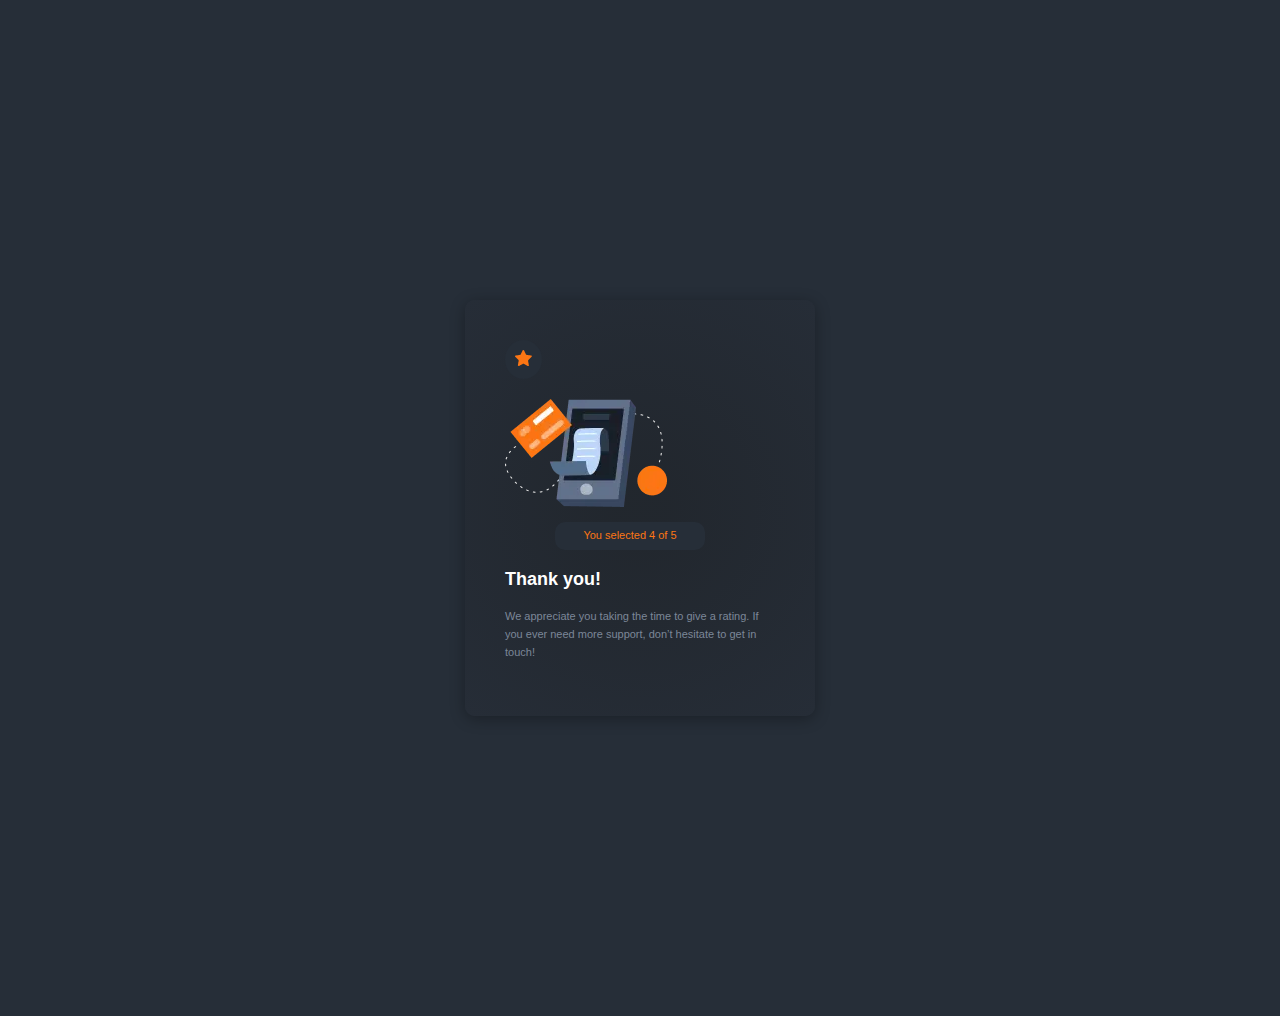
==== thanks.html @ 61a52fd8 "first commit" ====
<!DOCTYPE html>
<html lang="en">
  <head>
    <meta charset="UTF-8" />
    <meta http-equiv="X-UA-Compatible" content="IE=edge" />
    <meta name="viewport" content="width=device-width, initial-scale=1.0" />
    <title>Thank You</title>
    <link rel="stylesheet" href="styles.css" />
  </head>
  <body>
    <div class="container">
      <button class="rating">
        <img src="images/Star.png" alt="rating icon" />
      </button>
      <!-- <div> -->
      <picture>
        <source srcset="/images/thanks.webp" type="image/webp" />
        <source srcset="/images/thanks.png" type="image/png" />
        <img
          src="images/thanks.png"
          class="rating-img"
          alt="thank you for rating us"
        />
      </picture>
      <!-- </div> -->

      <p class="text-1">You selected 4 of 5</p>
      <h3 class="heading">Thank you!</h3>
      <p class="text">
        We appreciate you taking the time to give a rating. If you ever need
        more support, don’t hesitate to get in touch!
      </p>
    </div>
  </body>
</html>
---- styles.css ----
* {
  margin: 0;
  padding: 0;
}

*,
*::before,
*::after {
  box-sizing: inherit;
}

html {
  box-sizing: border-box;
  font-size: 62.5%;
}

:root {
  --color-primary: #fc7614;
  --color-secondary: #262e38;
  --color-white: #ffffff;
  --color-black: #131518;
  --color-light-grey: #969fad;
  --color-medium-grey: #7c8798;
  --box-shadow-1: 0 3px 15px rgba(0, 0, 0, 0.3);
  --color-gradient: radial-gradient(
    circle,
    rgba(30, 33, 37, 0.541) 10%,
    rgba(38, 45, 55, 1) 100%
  );
}

.light-mode {
  --color-primary: #228be6;
  --color-secondary: #ffe3e3;
  --color-white: #191d2b;
  --color-black: #000;
  --color-light-grey: #868e96;
  --color-medium-grey: #6c7983;
  --color-gradient: linear-gradient(to right bottom, #6c7983, #191d2b);
}

body {
  display: flex;
  align-items: center;
  justify-content: center;
  margin: 30rem auto;
  background-color: var(--color-secondary);
  font-size: 1.1rem;

  font-family: "Open Sans", sans-serif;
  font-weight: 400;
  line-height: 1.6;
  color: var(--color-white);
  overflow: hidden;
}

.container {
  /* border: 1px solid var(--color-black); */
  width: 35rem;
  background: var(--color-gradient);
  padding: 4rem;
  border-radius: 10px;
  box-shadow: var(--box-shadow-1);
}

.rating {
  background-color: var(--color-secondary);
  border: none;
  border-radius: 50%;
  padding: 1rem;
  margin-bottom: 2rem;
}

.heading {
  font-size: 1.8rem;
  margin-bottom: 1.5rem;
}

.text {
  color: var(--color-medium-grey);
  margin-bottom: 1.5rem;
}
.text-1 {
  display: flex;
  align-items: center;
  justify-content: center;
  margin-left: 5rem;
  color: var(--color-primary);
  border-radius: 10px;
  width: 15rem;
  padding: 0.5rem;
  background-color: var(--color-secondary);
  margin-bottom: 1.5rem;
}

.rating-buttons {
  display: flex;
  justify-content: space-between;
}

.rating-btn {
  background-color: var(--color-secondary);
  color: var(--color-medium-grey);
  border: none;
  border-radius: 50%;
  padding: 1rem;
  margin-bottom: 1.5rem;
  transition: all 0.2s ease-in;
}

.rating-btn:hover {
  background-color: var(--color-primary);
  color: var(--color-white);
}

.rating-img {
  display: flex;
  align-items: center;
  justify-content: center;
  margin-bottom: 1.5rem;
  /* margin-left: 5rem; */

  /* width: 4rem;
  height: 4rem; */
}

.active-btn {
  background-color: var(--color-light-grey);
  color: var(--color-white);

  transition: all 0.4s ease-in-out;
}

.submit {
  border: none;
  background-color: var(--color-primary);
  color: var(--color-white);
  text-transform: uppercase;
  width: 100%;
  padding: 1rem;
  margin-top: 0.5rem;
  border-radius: 10px;
  transition: all 0.2s ease-in;
  cursor: pointer;
}
.submit:hover {
  background-color: var(--color-white);
  color: var(--color-primary);
}

.theme-btn {
  top: 5%;
  right: 3%;
  width: 70px;
  height: 70px;
  border-radius: 50%;
  background-color: var(--color-grey-4);
  cursor: pointer;
  position: fixed;
  display: flex;
  align-items: center;
  justify-content: center;
  box-shadow: 0 3px 15px rgba(0, 0, 0, 0.3);
  transition: all 0.1s ease-in-out;
}

.theme-btn:active {
  transform: translateY(-3px);
}

i {
  font-size: 1.2rem;
  color: var(--color-grey-2);
  pointer-events: none;
}
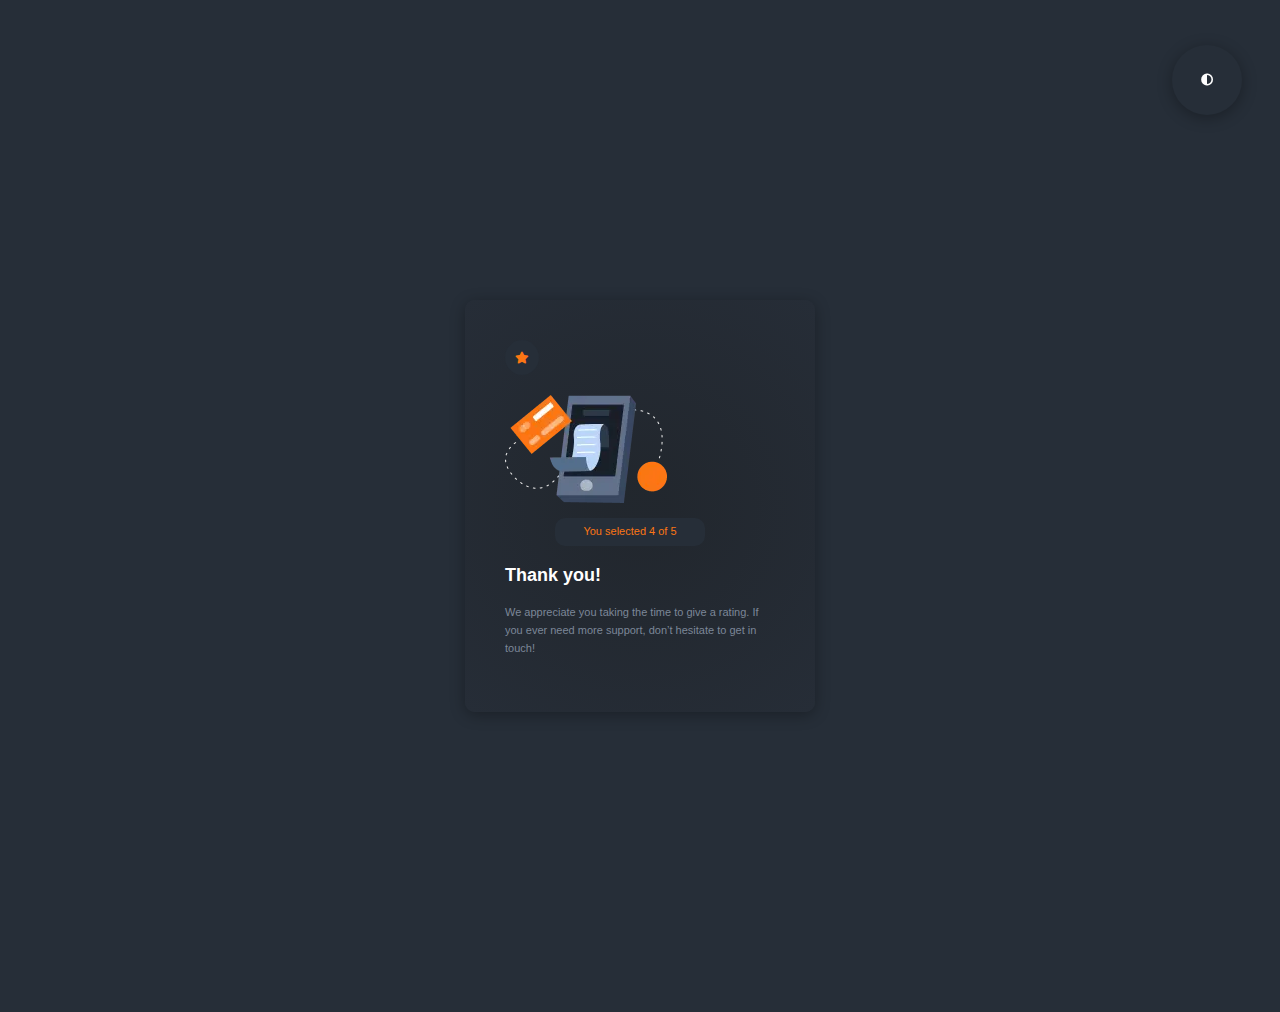
==== commit 816300d8: "first commit" ====
--- a/thanks.html
+++ b/thanks.html
@@ -6,13 +6,19 @@
     <meta name="viewport" content="width=device-width, initial-scale=1.0" />
     <title>Thank You</title>
     <link rel="stylesheet" href="styles.css" />
+    <link
+      rel="stylesheet"
+      href="https://cdnjs.cloudflare.com/ajax/libs/font-awesome/5.15.4/css/all.min.css"
+      integrity="sha512-1ycn6IcaQQ40/MKBW2W4Rhis/DbILU74C1vSrLJxCq57o941Ym01SwNsOMqvEBFlcgUa6xLiPY/NS5R+E6ztJQ=="
+      crossorigin="anonymous"
+      referrerpolicy="no-referrer"
+    />
   </head>
   <body>
     <div class="container">
       <button class="rating">
-        <img src="images/Star.png" alt="rating icon" />
+        <i class="fa fa-star"></i>
       </button>
-      <!-- <div> -->
       <picture>
         <source srcset="/images/thanks.webp" type="image/webp" />
         <source srcset="/images/thanks.png" type="image/png" />
@@ -22,8 +28,6 @@
           alt="thank you for rating us"
         />
       </picture>
-      <!-- </div> -->
-
       <p class="text-1">You selected 4 of 5</p>
       <h3 class="heading">Thank you!</h3>
       <p class="text">
@@ -31,5 +35,10 @@
         more support, don’t hesitate to get in touch!
       </p>
     </div>
+    <div class="theme-btn">
+      <i class="fas fa-adjust"></i>
+    </div>
+
+    <script src="app.js"></script>
   </body>
 </html>
--- a/styles.css
+++ b/styles.css
@@ -34,9 +34,9 @@
   --color-secondary: #ffe3e3;
   --color-white: #191d2b;
   --color-black: #000;
-  --color-light-grey: #868e96;
-  --color-medium-grey: #6c7983;
-  --color-gradient: linear-gradient(to right bottom, #6c7983, #191d2b);
+  --color-light-grey: #dee2e6;
+  --color-medium-grey: #adb5bd;
+  --color-gradient: radial-gradient(circle, #fff5f5, #fff0f6);
 }
 
 body {
@@ -69,6 +69,12 @@
   border-radius: 50%;
   padding: 1rem;
   margin-bottom: 2rem;
+}
+
+.fa-star {
+  font-size: 1.2rem;
+  color: var(--color-primary);
+  pointer-events: none;
 }
 
 .heading {
@@ -164,12 +170,8 @@
   transition: all 0.1s ease-in-out;
 }
 
-.theme-btn:active {
-  transform: translateY(-3px);
-}
-
-i {
+.fa-adjust {
   font-size: 1.2rem;
-  color: var(--color-grey-2);
+  color: var(--color-white);
   pointer-events: none;
 }
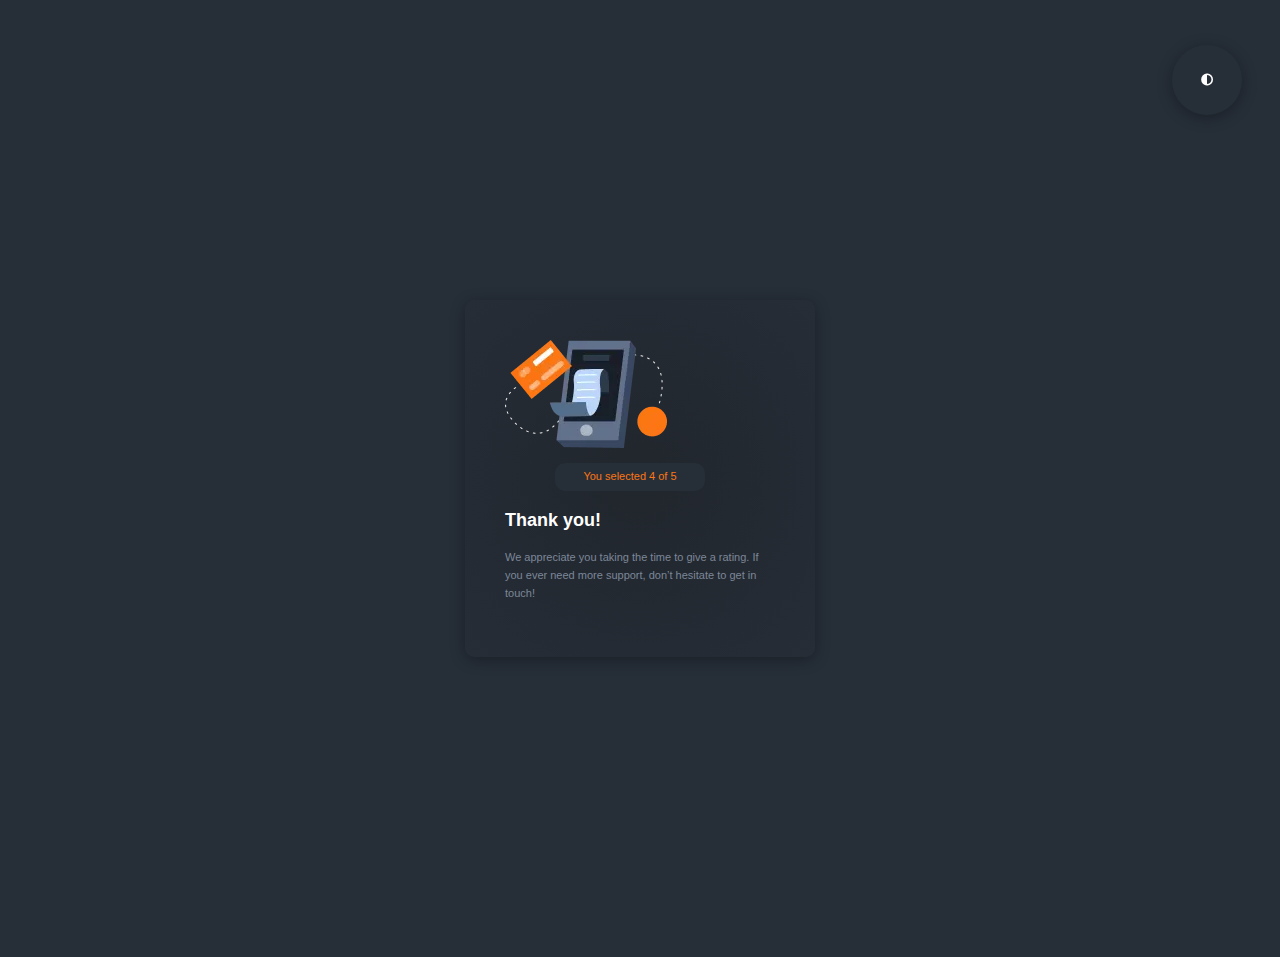
==== commit 6f2c517c: "added media queries" ====
--- a/thanks.html
+++ b/thanks.html
@@ -16,9 +16,9 @@
   </head>
   <body>
     <div class="container">
-      <button class="rating">
+      <!-- <button class="rating">
         <i class="fa fa-star"></i>
-      </button>
+      </button> -->
       <picture>
         <source srcset="/images/thanks.webp" type="image/webp" />
         <source srcset="/images/thanks.png" type="image/png" />
--- a/styles.css
+++ b/styles.css
@@ -12,6 +12,12 @@
 html {
   box-sizing: border-box;
   font-size: 62.5%;
+}
+
+@media only screen and (max-width: 56.25em) {
+  html {
+    font-size: 50%;
+  }
 }
 
 :root {
@@ -27,6 +33,12 @@
     rgba(30, 33, 37, 0.541) 10%,
     rgba(38, 45, 55, 1) 100%
   );
+
+  --bp-largest: 75em; /*1200px */
+  --bp-large: 68.75em; /*1100px */
+  --bp-medium: 56.25em; /* 900px */
+  --bp-small: 37.5em; /* 600px */
+  --bp-smallest: 31.25em; /* 500px */
 }
 
 .light-mode {
@@ -43,7 +55,7 @@
   display: flex;
   align-items: center;
   justify-content: center;
-  margin: 30rem auto;
+  margin: 10rem auto;
   background-color: var(--color-secondary);
   font-size: 1.1rem;
 
@@ -53,6 +65,19 @@
   color: var(--color-white);
   overflow: hidden;
 }
+
+@media only screen and (max-width: 87.5rem) {
+  body {
+    margin: 15rem auto;
+  }
+}
+@media only screen and (max-width: 130.5rem) {
+  body {
+    margin: 30rem auto;
+  }
+}
+
+/* 2088 */
 
 .container {
   /* border: 1px solid var(--color-black); */
@@ -166,7 +191,7 @@
   display: flex;
   align-items: center;
   justify-content: center;
-  box-shadow: 0 3px 15px rgba(0, 0, 0, 0.3);
+  box-shadow: var(--box-shadow-1);
   transition: all 0.1s ease-in-out;
 }
 
